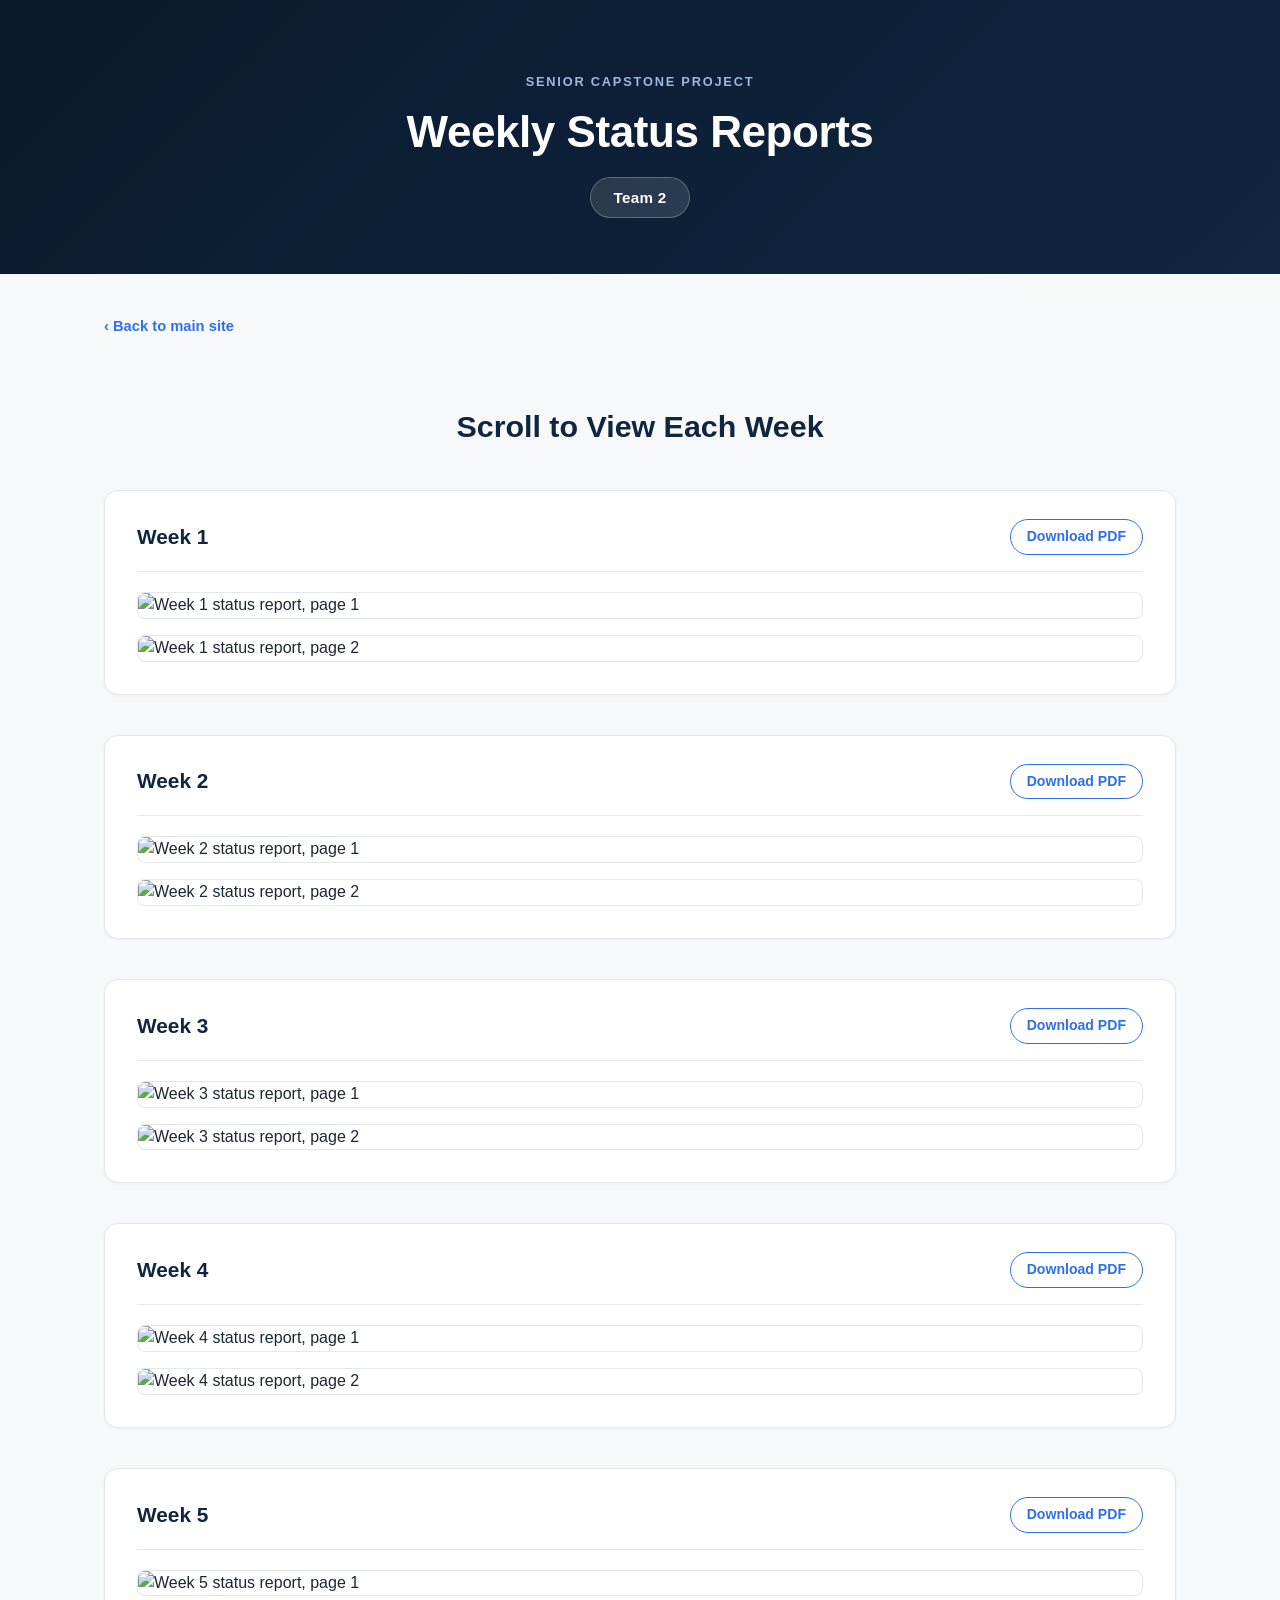
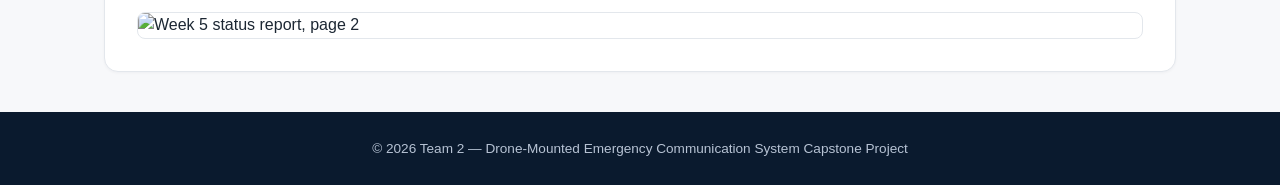
==== reports.html @ 33a88e51 "Add files via upload" ====
<!DOCTYPE html>
<html lang="en">
<head>
  <meta charset="UTF-8">
  <meta name="viewport" content="width=device-width, initial-scale=1.0">
  <title>Weekly Status Reports | Drone-Mounted Emergency Communication System</title>
  <meta name="description" content="Weekly status reports for Team 2's capstone project: Drone-Mounted Emergency Communication System.">
  <link rel="stylesheet" href="styles.css">
</head>
<body>

  <header class="site-header">
    <div class="container">
      <p class="eyebrow">Senior Capstone Project</p>
      <h1>Weekly Status Reports</h1>
      <p class="team-badge">Team 2</p>
    </div>
  </header>

  <main class="container">
    <section aria-labelledby="back-heading" class="back-link-row">
      <a href="index.html" class="back-link">&#8249; Back to main site</a>
    </section>

    <section aria-labelledby="reports-list-heading">
      <h2 id="reports-list-heading" class="section-heading">Scroll to View Each Week</h2>

      <div class="report-week">
        <div class="report-week-header">
          <h3>Week 1</h3>
          <a class="report-download" href="reports/pdf/week-1-status-report.pdf" target="_blank" rel="noopener noreferrer">Download PDF</a>
        </div>
        <img class="report-page" src="reports/images/week-1-page-1.jpg" alt="Week 1 status report, page 1" loading="lazy">
        <img class="report-page" src="reports/images/week-1-page-2.jpg" alt="Week 1 status report, page 2" loading="lazy">
      </div>

      <div class="report-week">
        <div class="report-week-header">
          <h3>Week 2</h3>
          <a class="report-download" href="reports/pdf/week-2-status-report.pdf" target="_blank" rel="noopener noreferrer">Download PDF</a>
        </div>
        <img class="report-page" src="reports/images/week-2-page-1.jpg" alt="Week 2 status report, page 1" loading="lazy">
        <img class="report-page" src="reports/images/week-2-page-2.jpg" alt="Week 2 status report, page 2" loading="lazy">
      </div>

      <div class="report-week">
        <div class="report-week-header">
          <h3>Week 3</h3>
          <a class="report-download" href="reports/pdf/week-3-status-report.pdf" target="_blank" rel="noopener noreferrer">Download PDF</a>
        </div>
        <img class="report-page" src="reports/images/week-3-page-1.jpg" alt="Week 3 status report, page 1" loading="lazy">
        <img class="report-page" src="reports/images/week-3-page-2.jpg" alt="Week 3 status report, page 2" loading="lazy">
      </div>

      <div class="report-week">
        <div class="report-week-header">
          <h3>Week 4</h3>
          <a class="report-download" href="reports/pdf/week-4-status-report.pdf" target="_blank" rel="noopener noreferrer">Download PDF</a>
        </div>
        <img class="report-page" src="reports/images/week-4-page-1.jpg" alt="Week 4 status report, page 1" loading="lazy">
        <img class="report-page" src="reports/images/week-4-page-2.jpg" alt="Week 4 status report, page 2" loading="lazy">
      </div>

      <div class="report-week">
        <div class="report-week-header">
          <h3>Week 5</h3>
          <a class="report-download" href="reports/pdf/week-5-status-report.pdf" target="_blank" rel="noopener noreferrer">Download PDF</a>
        </div>
        <img class="report-page" src="reports/images/week-5-page-1.jpg" alt="Week 5 status report, page 1" loading="lazy">
        <img class="report-page" src="reports/images/week-5-page-2.jpg" alt="Week 5 status report, page 2" loading="lazy">
      </div>
    </section>
  </main>

  <footer class="site-footer">
    <div class="container">
      <p>&copy; 2026 Team 2 &mdash; Drone-Mounted Emergency Communication System Capstone Project</p>
    </div>
  </footer>

</body>
</html>
---- styles.css ----
/* ---------- Reset & base ---------- */
*,
*::before,
*::after {
  box-sizing: border-box;
}

:root {
  --navy: #0f2540;
  --navy-deep: #0a1a2e;
  --accent: #2f6fed;
  --text: #1c2733;
  --text-muted: #5b6773;
  --bg: #f7f8fa;
  --card-bg: #ffffff;
  --border: #e3e7ec;
}

html {
  scroll-behavior: smooth;
}

body {
  margin: 0;
  font-family: -apple-system, BlinkMacSystemFont, "Segoe UI", Roboto, Helvetica, Arial, sans-serif;
  color: var(--text);
  background: var(--bg);
  line-height: 1.55;
}

.container {
  width: 100%;
  max-width: 1120px;
  margin: 0 auto;
  padding: 0 24px;
}

/* ---------- Header ---------- */
.site-header {
  background: linear-gradient(135deg, var(--navy-deep), var(--navy));
  color: #ffffff;
  padding: 72px 0 56px;
  text-align: center;
}

.eyebrow {
  text-transform: uppercase;
  letter-spacing: 0.14em;
  font-size: 0.8rem;
  font-weight: 600;
  color: #9db8de;
  margin: 0 0 14px;
}

.site-header h1 {
  font-size: clamp(1.75rem, 4vw, 2.75rem);
  line-height: 1.2;
  margin: 0 auto 18px;
  max-width: 820px;
  font-weight: 700;
  letter-spacing: -0.01em;
}

.team-badge {
  display: inline-block;
  margin: 0;
  padding: 8px 22px;
  border-radius: 999px;
  background: rgba(255, 255, 255, 0.12);
  border: 1px solid rgba(255, 255, 255, 0.25);
  font-weight: 600;
  font-size: 0.95rem;
  letter-spacing: 0.02em;
}

/* ---------- Section heading ---------- */
.section-heading {
  text-align: center;
  font-size: clamp(1.4rem, 2.6vw, 1.9rem);
  margin: 64px 0 40px;
  color: var(--navy);
}

/* ---------- Team grid ---------- */
.team-grid {
  display: grid;
  grid-template-columns: repeat(auto-fit, minmax(260px, 1fr));
  gap: 28px;
  padding-bottom: 80px;
}

.card {
  background: var(--card-bg);
  border: 1px solid var(--border);
  border-radius: 14px;
  overflow: hidden;
  box-shadow: 0 1px 3px rgba(16, 24, 40, 0.04);
  transition: transform 0.18s ease, box-shadow 0.18s ease;
  display: flex;
  flex-direction: column;
}

.card:hover {
  transform: translateY(-4px);
  box-shadow: 0 12px 24px rgba(16, 24, 40, 0.08);
}

.photo-frame {
  width: 100%;
  aspect-ratio: 4 / 5;
  overflow: hidden;
  background: #dbe2ea;
}

.member-photo {
  width: 100%;
  height: 100%;
  object-fit: cover;
  object-position: center 20%;
  display: block;
}

.card h3 {
  margin: 20px 20px 2px;
  font-size: 1.15rem;
  color: var(--navy);
}

.card .role {
  margin: 0 20px 12px;
  font-size: 0.88rem;
  font-weight: 600;
  color: var(--accent);
}

.card .bio {
  margin: 0 20px 22px;
  font-size: 0.92rem;
  color: var(--text-muted);
  flex-grow: 1;
}

/* ---------- Project section ---------- */
.project-section {
  padding-bottom: 88px;
}

.project-card {
  background: var(--card-bg);
  border: 1px solid var(--border);
  border-radius: 14px;
  padding: 40px clamp(20px, 5vw, 48px);
  box-shadow: 0 1px 3px rgba(16, 24, 40, 0.04);
}

.project-subheading {
  margin: 0 0 16px;
  color: var(--navy);
  font-size: 1.1rem;
}

.project-text {
  margin: 0;
  color: var(--text-muted);
  font-size: 0.98rem;
  max-width: 860px;
}

.feature-grid {
  display: grid;
  grid-template-columns: repeat(auto-fit, minmax(200px, 1fr));
  gap: 24px;
  margin-top: 36px;
  padding-top: 32px;
  border-top: 1px solid var(--border);
}

.feature h4 {
  margin: 0 0 8px;
  color: var(--accent);
  font-size: 0.98rem;
}

.feature p {
  margin: 0;
  color: var(--text-muted);
  font-size: 0.88rem;
}

/* ---------- Reports page ---------- */
.back-link-row {
  padding-top: 40px;
}

.back-link {
  display: inline-flex;
  align-items: center;
  gap: 4px;
  color: var(--accent);
  text-decoration: none;
  font-weight: 600;
  font-size: 0.92rem;
}

.back-link:hover {
  text-decoration: underline;
}

.report-week {
  background: var(--card-bg);
  border: 1px solid var(--border);
  border-radius: 14px;
  padding: 28px clamp(16px, 4vw, 32px) 32px;
  margin-bottom: 40px;
  box-shadow: 0 1px 3px rgba(16, 24, 40, 0.04);
}

.report-week-header {
  display: flex;
  align-items: center;
  justify-content: space-between;
  gap: 16px;
  flex-wrap: wrap;
  margin-bottom: 20px;
  padding-bottom: 16px;
  border-bottom: 1px solid var(--border);
}

.report-week-header h3 {
  margin: 0;
  color: var(--navy);
  font-size: 1.3rem;
}

.report-download {
  color: var(--accent);
  text-decoration: none;
  font-weight: 600;
  font-size: 0.88rem;
  border: 1px solid var(--accent);
  border-radius: 999px;
  padding: 6px 16px;
  transition: background 0.15s ease, color 0.15s ease;
}

.report-download:hover {
  background: var(--accent);
  color: #ffffff;
}

.report-page {
  width: 100%;
  height: auto;
  display: block;
  border: 1px solid var(--border);
  border-radius: 8px;
  margin-bottom: 16px;
}

.report-page:last-child {
  margin-bottom: 0;
}

/* ---------- Project notebook ---------- */
.notebook-section {
  padding-bottom: 88px;
}

.notebook-card {
  background: var(--card-bg);
  border: 1px solid var(--border);
  border-radius: 14px;
  padding: 40px clamp(20px, 5vw, 48px);
  box-shadow: 0 1px 3px rgba(16, 24, 40, 0.04);
  text-align: center;
}

.notebook-text {
  margin: 0 auto 24px;
  max-width: 640px;
  color: var(--text-muted);
  font-size: 0.98rem;
}

.notebook-btn {
  display: inline-block;
  padding: 14px 32px;
  border-radius: 999px;
  background: var(--navy);
  color: #ffffff;
  text-decoration: none;
  font-weight: 600;
  font-size: 0.95rem;
  letter-spacing: 0.01em;
  transition: background 0.15s ease, transform 0.15s ease;
}

.notebook-btn:hover {
  background: var(--accent);
  transform: translateY(-1px);
}

/* ---------- Gallery / carousel ---------- */
.gallery-section {
  padding-bottom: 96px;
}

.carousel {
  position: relative;
  display: flex;
  align-items: center;
  gap: 12px;
}

.carousel-track {
  flex: 1;
  display: flex;
  overflow-x: auto;
  scroll-snap-type: x mandatory;
  gap: 20px;
  border-radius: 14px;
  scrollbar-width: none;
}

.carousel-track::-webkit-scrollbar {
  display: none;
}

.carousel-slide {
  flex: 0 0 100%;
  scroll-snap-align: start;
  aspect-ratio: 16 / 10;
  border-radius: 14px;
  overflow: hidden;
  background: #dbe2ea;
  border: 1px solid var(--border);
}

.carousel-slide img {
  width: 100%;
  height: 100%;
  object-fit: cover;
  display: block;
}

.carousel-btn {
  flex: 0 0 auto;
  width: 44px;
  height: 44px;
  border-radius: 50%;
  border: 1px solid var(--border);
  background: var(--card-bg);
  color: var(--navy);
  font-size: 1.5rem;
  line-height: 1;
  cursor: pointer;
  display: flex;
  align-items: center;
  justify-content: center;
  box-shadow: 0 1px 3px rgba(16, 24, 40, 0.08);
  transition: background 0.15s ease, transform 0.15s ease;
}

.carousel-btn:hover {
  background: var(--navy);
  color: #ffffff;
  transform: translateY(-1px);
}

.carousel-dots {
  display: flex;
  justify-content: center;
  gap: 8px;
  margin-top: 20px;
}

.carousel-dot {
  width: 9px;
  height: 9px;
  border-radius: 50%;
  border: none;
  background: var(--border);
  cursor: pointer;
  padding: 0;
  transition: background 0.15s ease, transform 0.15s ease;
}

.carousel-dot.active {
  background: var(--accent);
  transform: scale(1.2);
}

@media (max-width: 600px) {
  .carousel-slide {
    aspect-ratio: 4 / 5;
  }

  .carousel-btn {
    width: 36px;
    height: 36px;
    font-size: 1.25rem;
  }
}

/* ---------- Footer ---------- */
.site-footer {
  background: var(--navy-deep);
  color: #b7c3d4;
  text-align: center;
  padding: 26px 0;
  font-size: 0.85rem;
}

.site-footer p {
  margin: 0;
}

/* ---------- Small screens ---------- */
@media (max-width: 480px) {
  .site-header {
    padding: 56px 0 44px;
  }

  .team-grid {
    grid-template-columns: 1fr;
  }
}
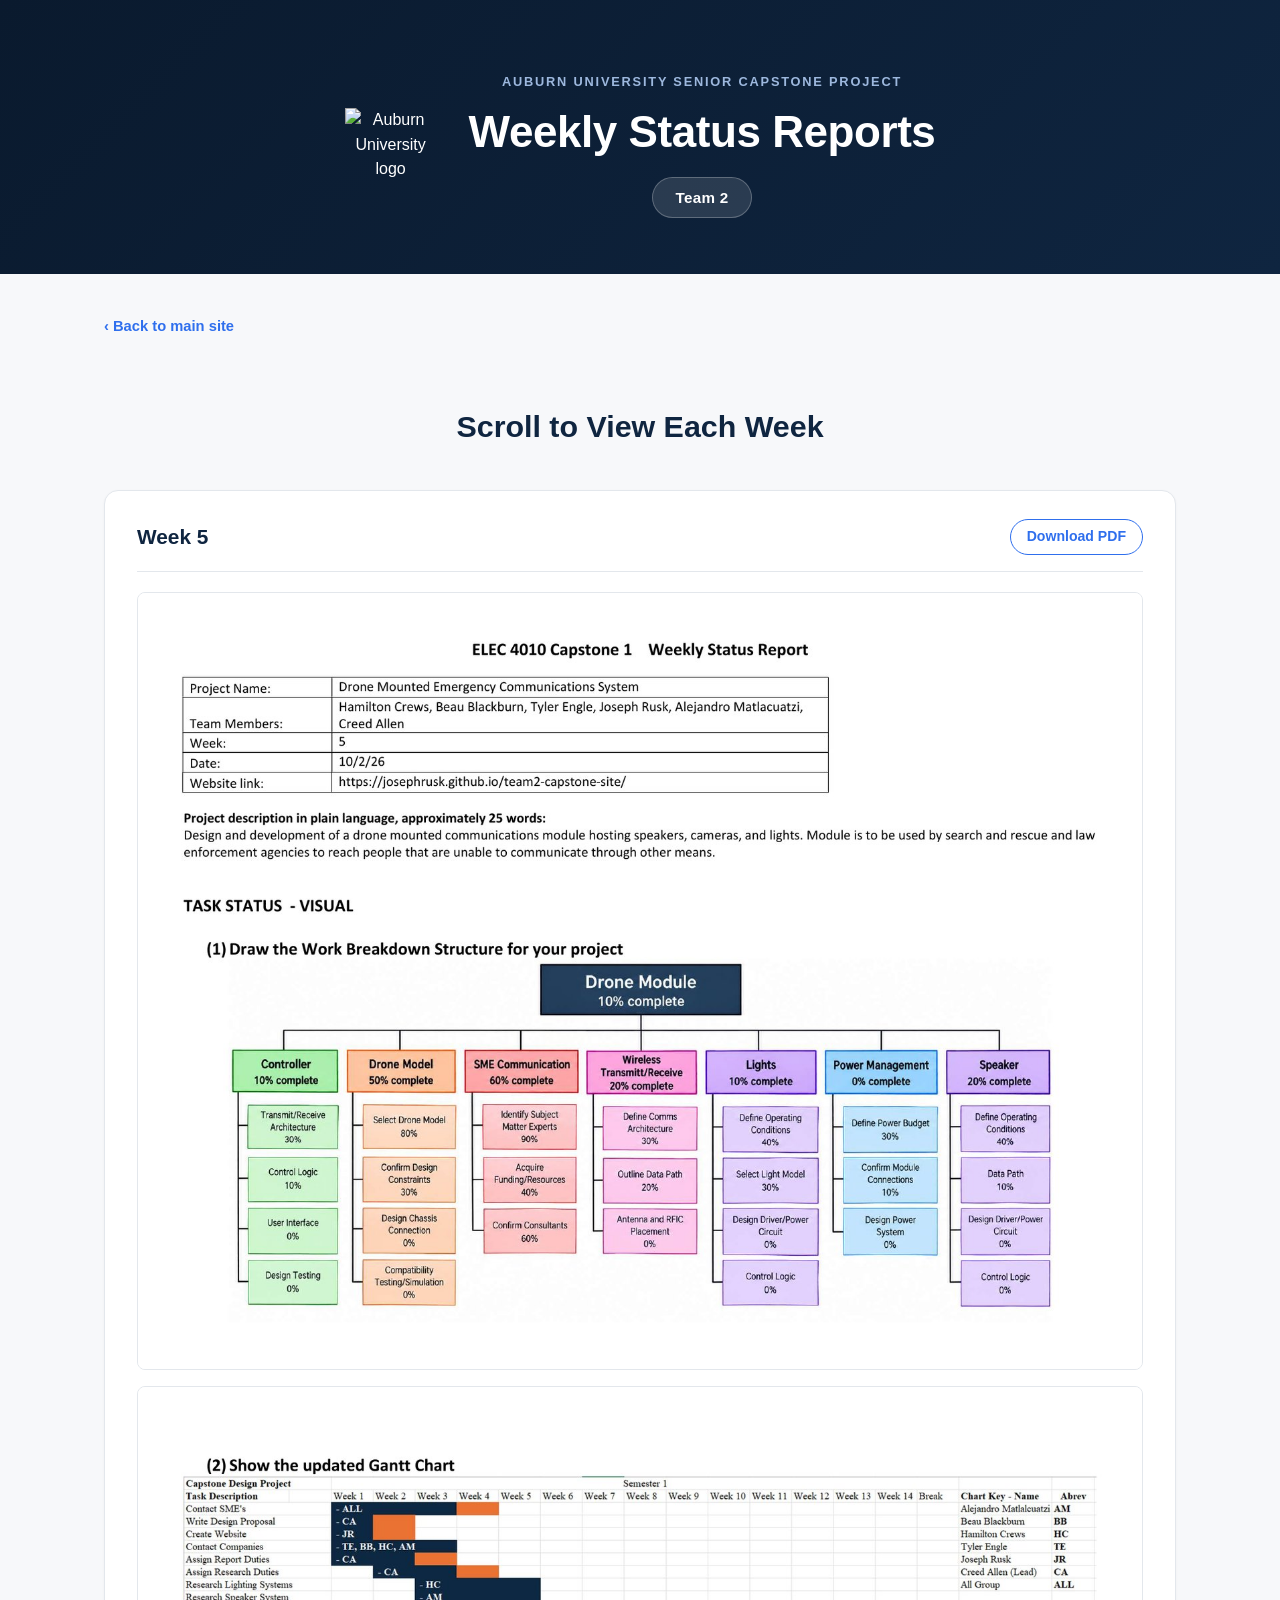
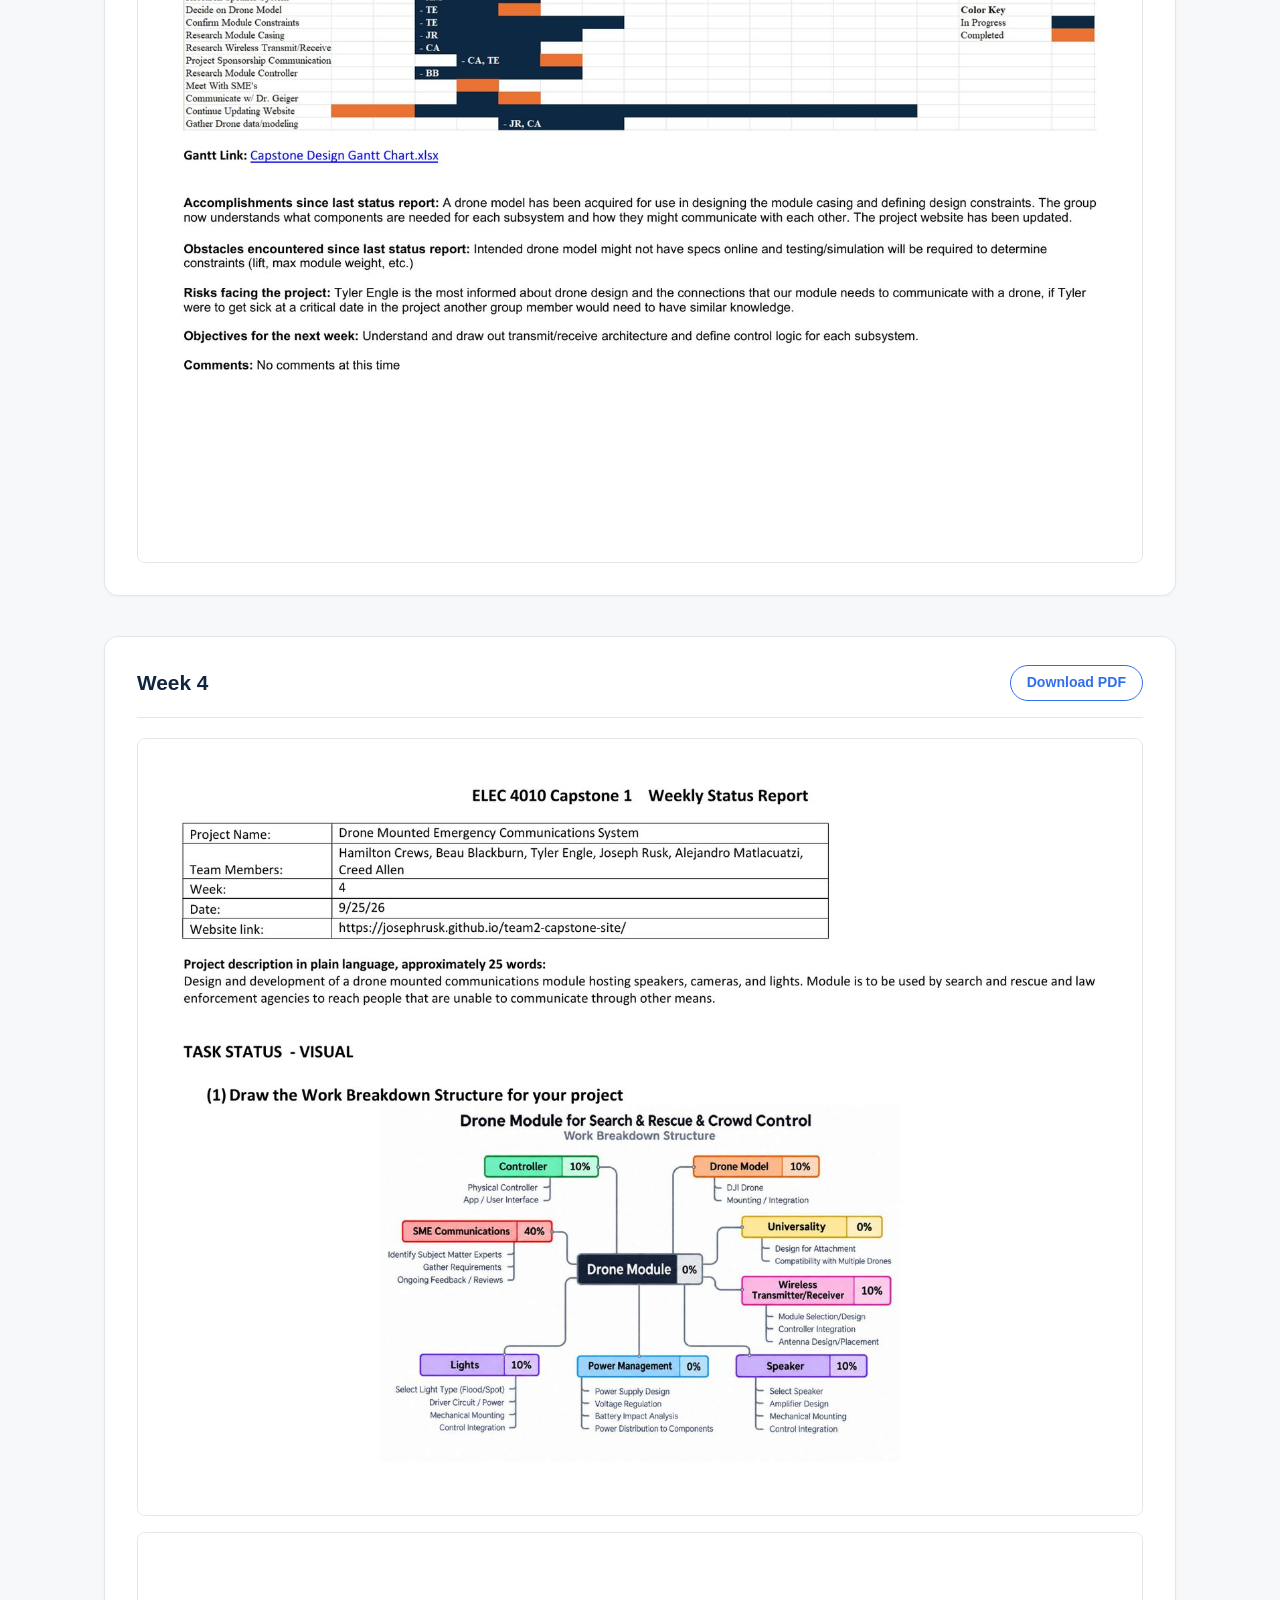
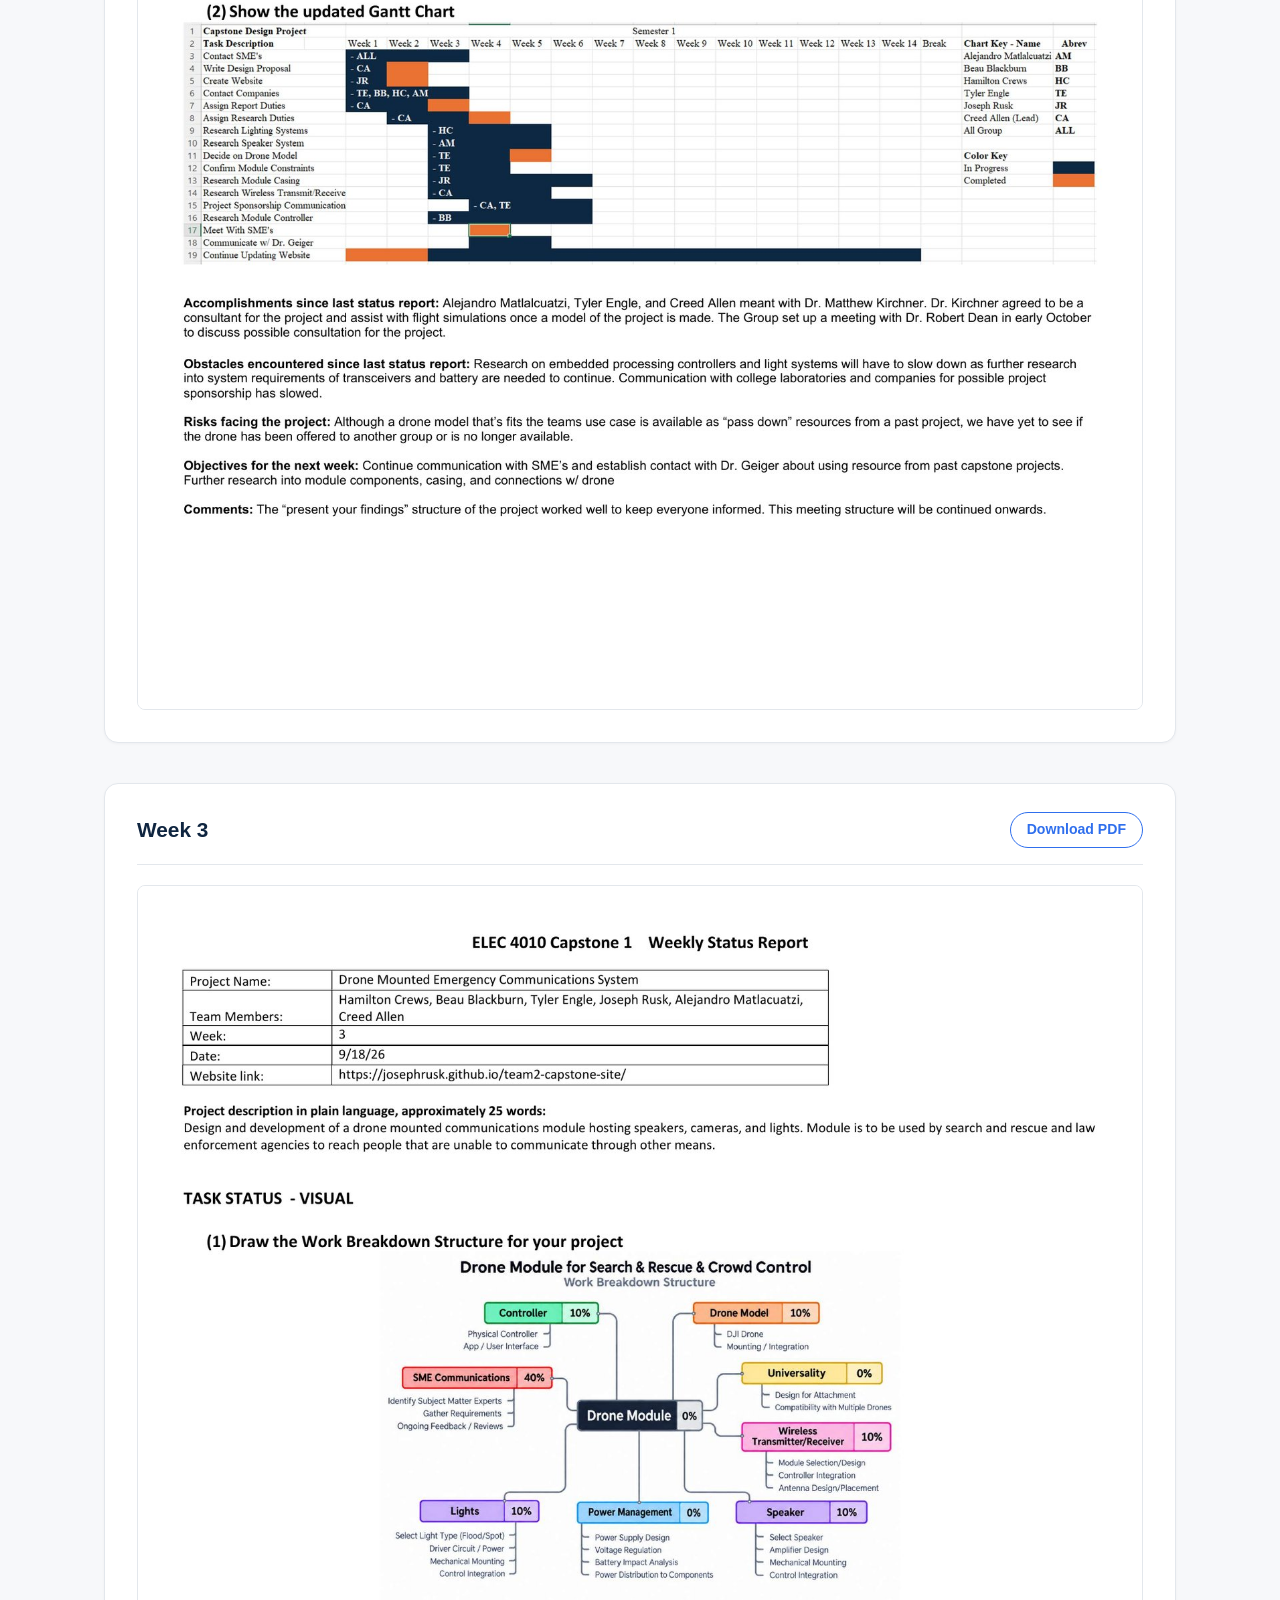
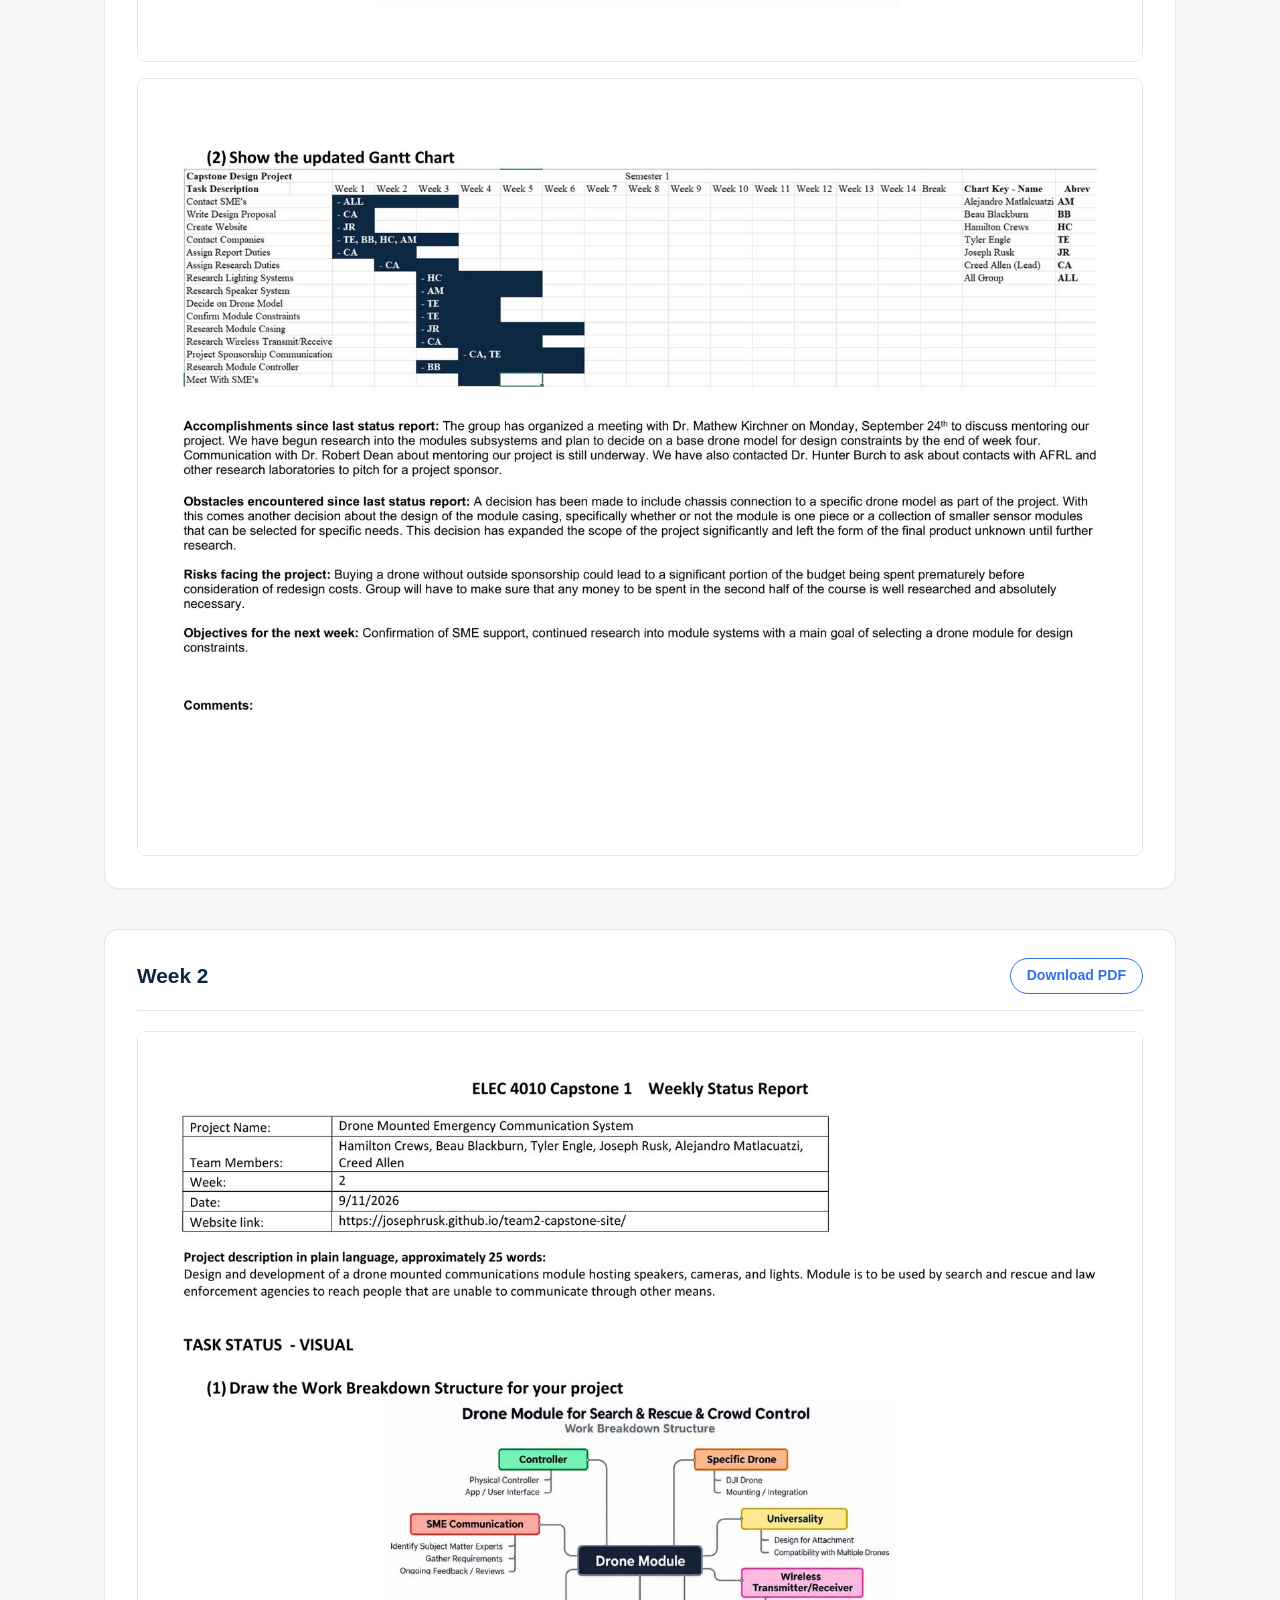
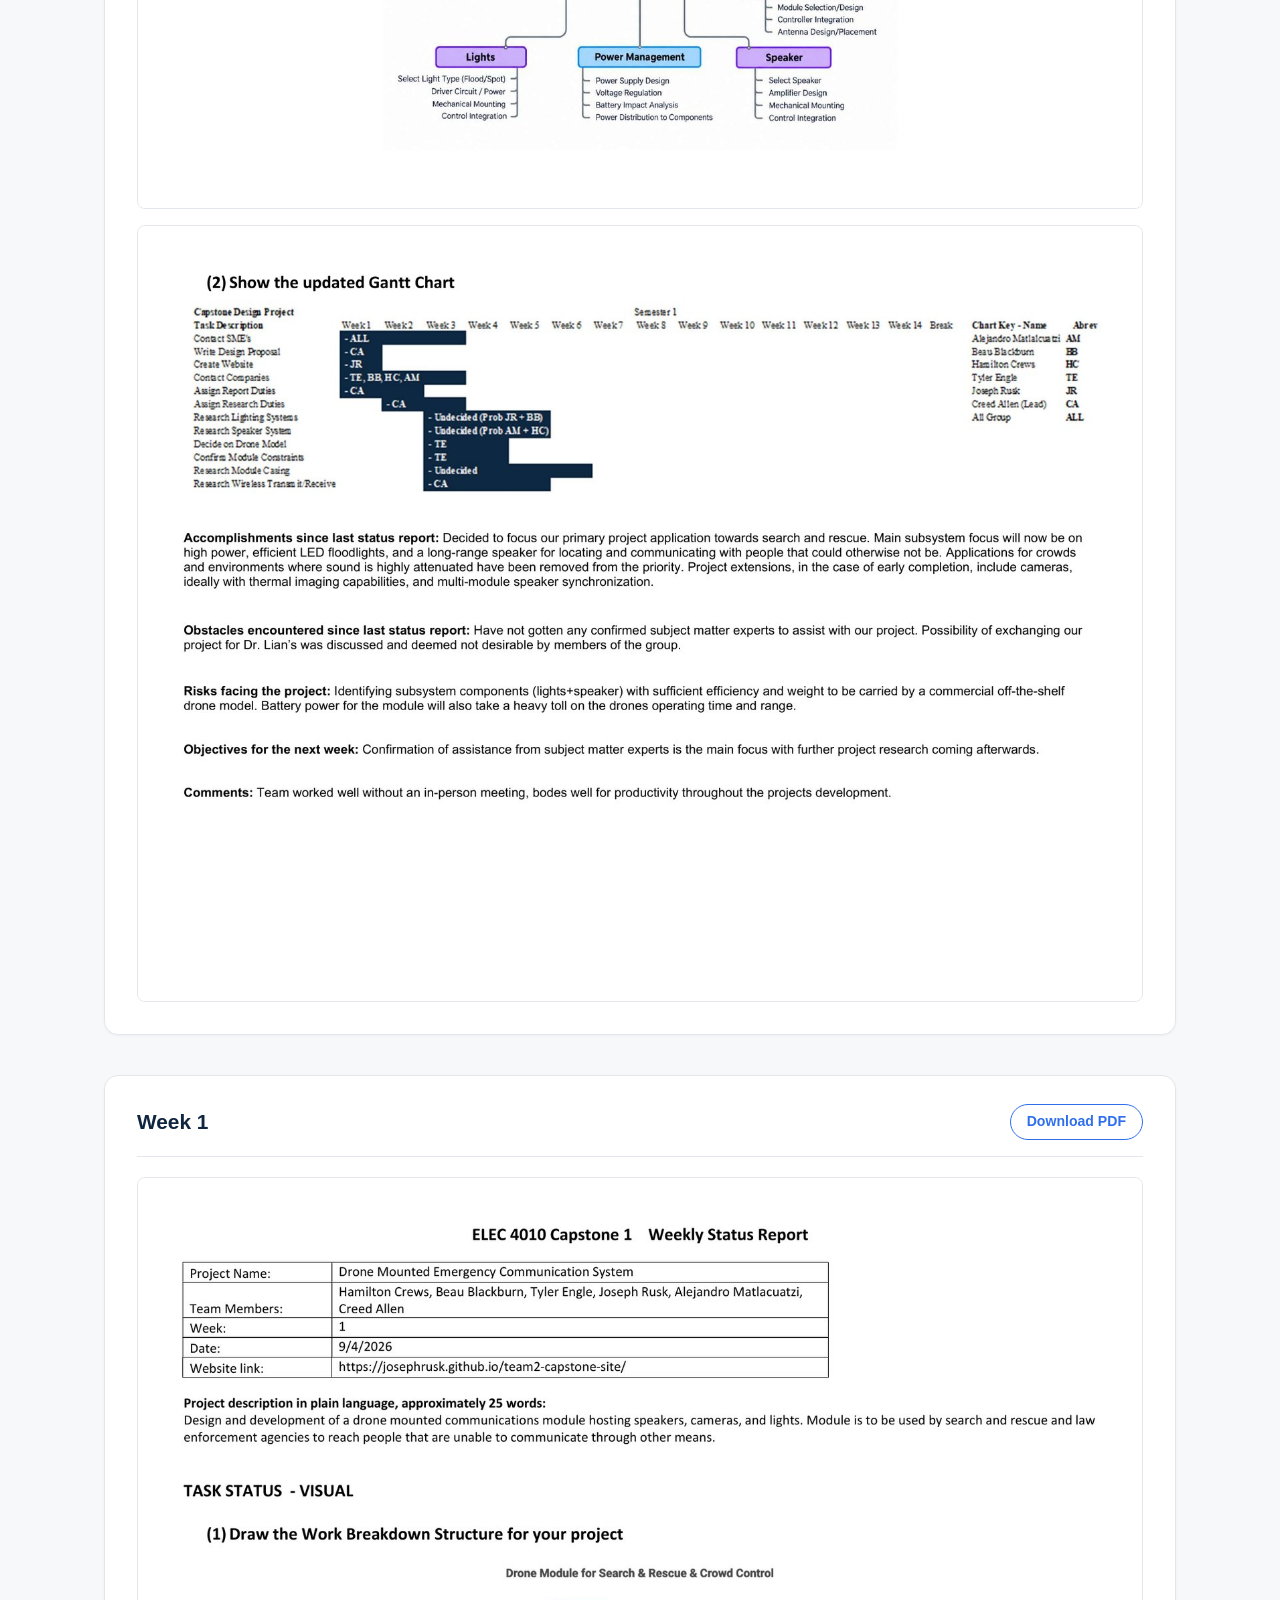
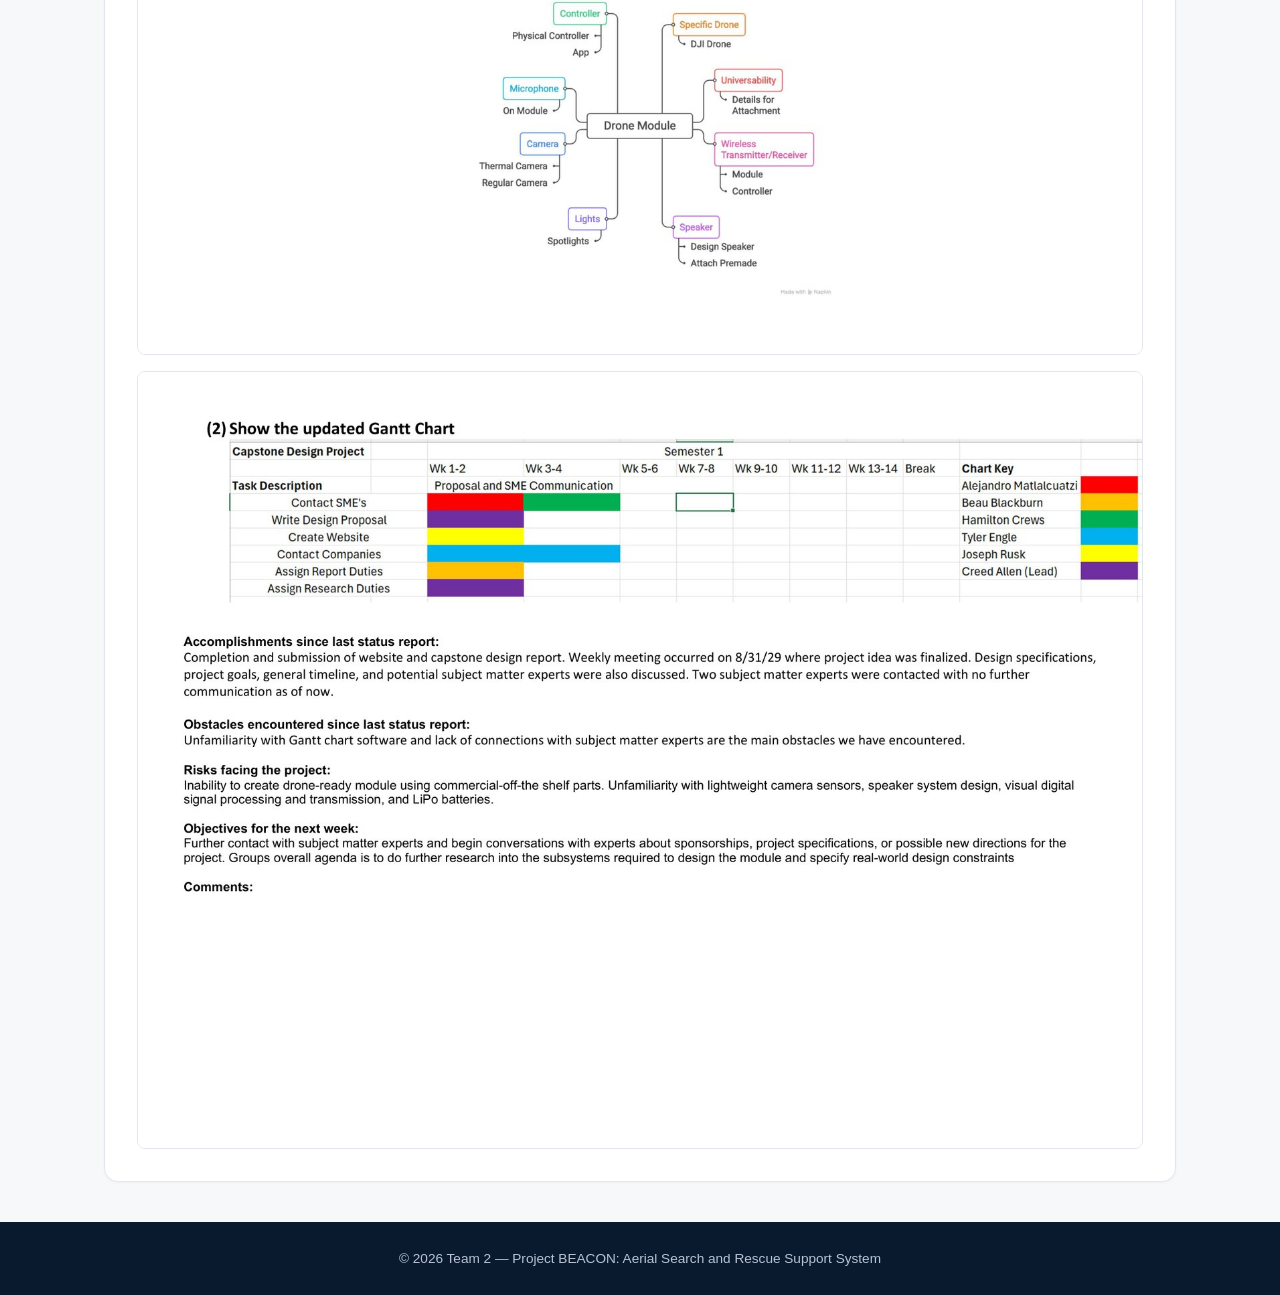
==== commit 727d9af6: "Add files via upload" ====
--- a/reports.html
+++ b/reports.html
@@ -3,17 +3,20 @@
 <head>
   <meta charset="UTF-8">
   <meta name="viewport" content="width=device-width, initial-scale=1.0">
-  <title>Weekly Status Reports | Drone-Mounted Emergency Communication System</title>
-  <meta name="description" content="Weekly status reports for Team 2's capstone project: Drone-Mounted Emergency Communication System.">
+  <title>Weekly Status Reports | Project BEACON</title>
+  <meta name="description" content="Weekly status reports for Team 2's capstone project: Project BEACON, an Aerial Search and Rescue Support System.">
   <link rel="stylesheet" href="styles.css">
 </head>
 <body>
 
   <header class="site-header">
-    <div class="container">
-      <p class="eyebrow">Senior Capstone Project</p>
-      <h1>Weekly Status Reports</h1>
-      <p class="team-badge">Team 2</p>
+    <div class="container header-inner">
+      <img src="images/auburn-logo.png" alt="Auburn University logo" class="site-logo">
+      <div class="header-text">
+        <p class="eyebrow">Auburn University Senior Capstone Project</p>
+        <h1>Weekly Status Reports</h1>
+        <p class="team-badge">Team 2</p>
+      </div>
     </div>
   </header>
 
@@ -27,11 +30,29 @@
 
       <div class="report-week">
         <div class="report-week-header">
-          <h3>Week 1</h3>
-          <a class="report-download" href="reports/pdf/week-1-status-report.pdf" target="_blank" rel="noopener noreferrer">Download PDF</a>
+          <h3>Week 5</h3>
+          <a class="report-download" href="reports/pdf/week-5-status-report.pdf" target="_blank" rel="noopener noreferrer">Download PDF</a>
         </div>
-        <img class="report-page" src="reports/images/week-1-page-1.jpg" alt="Week 1 status report, page 1" loading="lazy">
-        <img class="report-page" src="reports/images/week-1-page-2.jpg" alt="Week 1 status report, page 2" loading="lazy">
+        <img class="report-page" src="reports/images/week-5-page-1.jpg" alt="Week 5 status report, page 1" loading="lazy">
+        <img class="report-page" src="reports/images/week-5-page-2.jpg" alt="Week 5 status report, page 2" loading="lazy">
+      </div>
+
+      <div class="report-week">
+        <div class="report-week-header">
+          <h3>Week 4</h3>
+          <a class="report-download" href="reports/pdf/week-4-status-report.pdf" target="_blank" rel="noopener noreferrer">Download PDF</a>
+        </div>
+        <img class="report-page" src="reports/images/week-4-page-1.jpg" alt="Week 4 status report, page 1" loading="lazy">
+        <img class="report-page" src="reports/images/week-4-page-2.jpg" alt="Week 4 status report, page 2" loading="lazy">
+      </div>
+
+      <div class="report-week">
+        <div class="report-week-header">
+          <h3>Week 3</h3>
+          <a class="report-download" href="reports/pdf/week-3-status-report.pdf" target="_blank" rel="noopener noreferrer">Download PDF</a>
+        </div>
+        <img class="report-page" src="reports/images/week-3-page-1.jpg" alt="Week 3 status report, page 1" loading="lazy">
+        <img class="report-page" src="reports/images/week-3-page-2.jpg" alt="Week 3 status report, page 2" loading="lazy">
       </div>
 
       <div class="report-week">
@@ -45,36 +66,18 @@
 
       <div class="report-week">
         <div class="report-week-header">
-          <h3>Week 3</h3>
-          <a class="report-download" href="reports/pdf/week-3-status-report.pdf" target="_blank" rel="noopener noreferrer">Download PDF</a>
+          <h3>Week 1</h3>
+          <a class="report-download" href="reports/pdf/week-1-status-report.pdf" target="_blank" rel="noopener noreferrer">Download PDF</a>
         </div>
-        <img class="report-page" src="reports/images/week-3-page-1.jpg" alt="Week 3 status report, page 1" loading="lazy">
-        <img class="report-page" src="reports/images/week-3-page-2.jpg" alt="Week 3 status report, page 2" loading="lazy">
-      </div>
-
-      <div class="report-week">
-        <div class="report-week-header">
-          <h3>Week 4</h3>
-          <a class="report-download" href="reports/pdf/week-4-status-report.pdf" target="_blank" rel="noopener noreferrer">Download PDF</a>
-        </div>
-        <img class="report-page" src="reports/images/week-4-page-1.jpg" alt="Week 4 status report, page 1" loading="lazy">
-        <img class="report-page" src="reports/images/week-4-page-2.jpg" alt="Week 4 status report, page 2" loading="lazy">
-      </div>
-
-      <div class="report-week">
-        <div class="report-week-header">
-          <h3>Week 5</h3>
-          <a class="report-download" href="reports/pdf/week-5-status-report.pdf" target="_blank" rel="noopener noreferrer">Download PDF</a>
-        </div>
-        <img class="report-page" src="reports/images/week-5-page-1.jpg" alt="Week 5 status report, page 1" loading="lazy">
-        <img class="report-page" src="reports/images/week-5-page-2.jpg" alt="Week 5 status report, page 2" loading="lazy">
+        <img class="report-page" src="reports/images/week-1-page-1.jpg" alt="Week 1 status report, page 1" loading="lazy">
+        <img class="report-page" src="reports/images/week-1-page-2.jpg" alt="Week 1 status report, page 2" loading="lazy">
       </div>
     </section>
   </main>
 
   <footer class="site-footer">
     <div class="container">
-      <p>&copy; 2026 Team 2 &mdash; Drone-Mounted Emergency Communication System Capstone Project</p>
+      <p>&copy; 2026 Team 2 &mdash; Project BEACON: Aerial Search and Rescue Support System</p>
     </div>
   </footer>
 
--- a/styles.css
+++ b/styles.css
@@ -43,6 +43,24 @@
   text-align: center;
 }
 
+.header-inner {
+  display: flex;
+  align-items: center;
+  justify-content: center;
+  gap: 32px;
+  flex-wrap: wrap;
+}
+
+.site-logo {
+  width: 92px;
+  height: auto;
+  flex-shrink: 0;
+}
+
+.header-text {
+  text-align: center;
+}
+
 .eyebrow {
   text-transform: uppercase;
   letter-spacing: 0.14em;
@@ -124,6 +142,14 @@
   margin: 20px 20px 2px;
   font-size: 1.15rem;
   color: var(--navy);
+}
+
+.card .position {
+  margin: 0 20px 4px;
+  font-size: 0.86rem;
+  font-weight: 700;
+  color: var(--navy);
+  letter-spacing: 0.01em;
 }
 
 .card .role {
@@ -421,6 +447,14 @@
     padding: 56px 0 44px;
   }
 
+  .site-logo {
+    width: 64px;
+  }
+
+  .header-inner {
+    gap: 18px;
+  }
+
   .team-grid {
     grid-template-columns: 1fr;
   }
